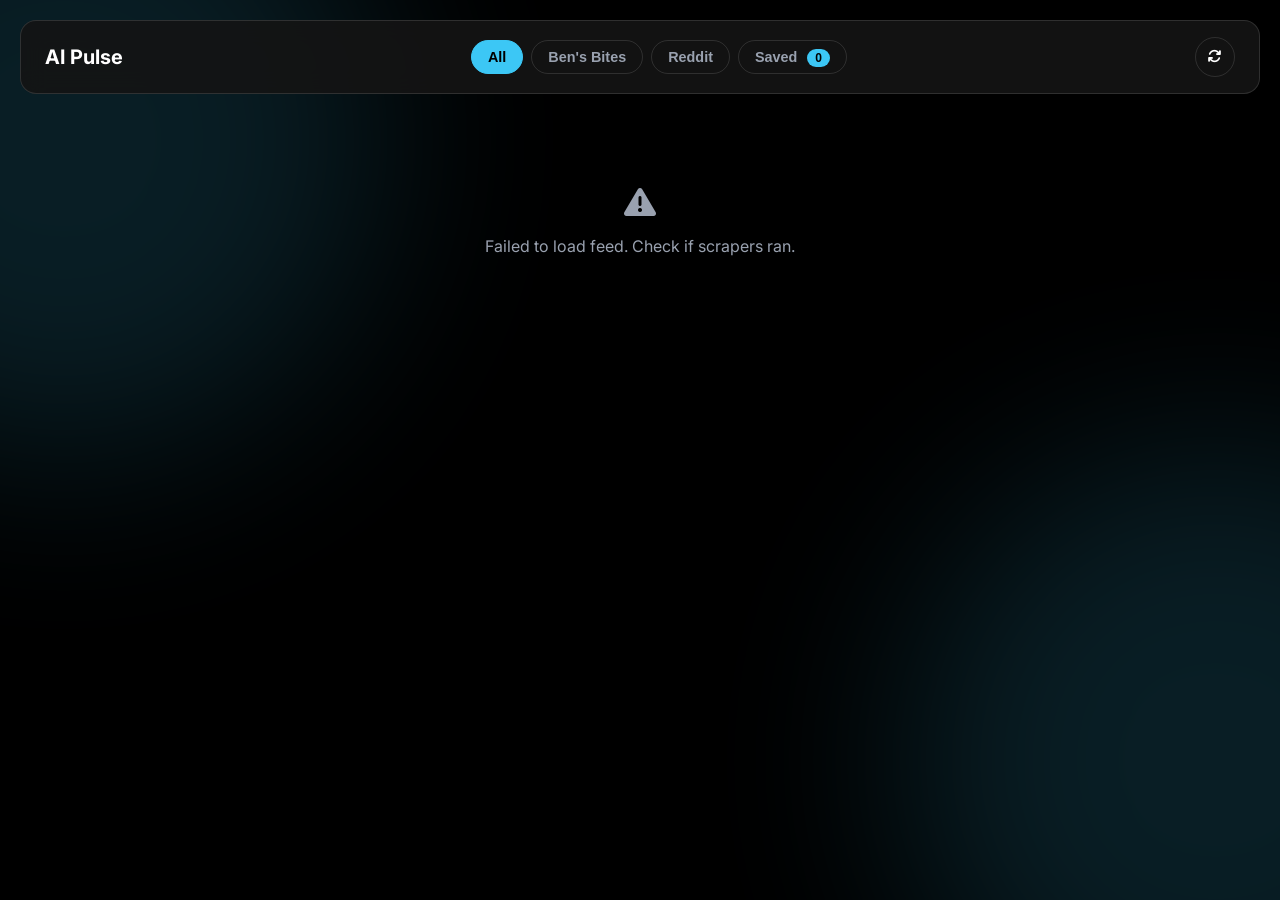
==== dashboard/index.html @ 25174fea "feat: AI Intelligence Dashboard with scrapers for Ben's Bites and Reddit" ====
<!DOCTYPE html>
<html lang="en">

<head>
    <meta charset="UTF-8">
    <meta name="viewport" content="width=device-width, initial-scale=1.0">
    <title>AI Pulse | Daily Intelligence</title>
    <link rel="stylesheet" href="style.css?v=4">
    <link href="https://fonts.googleapis.com/css2?family=Inter:wght@400;600;700&display=swap" rel="stylesheet">
    <link rel="stylesheet" href="https://cdnjs.cloudflare.com/ajax/libs/font-awesome/6.5.1/css/all.min.css">
</head>

<body>
    <div class="background-blob"></div>
    <div class="background-blob blob-2"></div>

    <div class="app-container">
        <header class="glass-header">
            <a href="#" class="logo">
                <img src="../brandingguideline/logo.png" alt="Logo" class="logo-img"
                    onerror="this.style.display='none'">
                <span class="logo-text">AI Pulse</span>
            </a>
            <nav>
                <button class="nav-btn active" data-filter="all">All</button>
                <button class="nav-btn" data-filter="BensBytes">Ben's Bites</button>
                <button class="nav-btn" data-filter="Reddit">Reddit</button>
                <button class="nav-btn" data-filter="saved">Saved <span id="saved-count">0</span></button>
            </nav>
            <div class="actions">
                <button id="refresh-btn" class="icon-btn" title="Refresh"><i class="fa-solid fa-sync"></i></button>
            </div>
        </header>

        <main id="content-area" class="grid-layout">
            <div class="loading-state">
                <div class="spinner"></div>
                <p>Loading...</p>
            </div>
        </main>
    </div>

    <div id="toast" class="toast">Saved!</div>
    <script src="app.js?v=3"></script>
</body>

</html>
---- dashboard/style.css ----
:root {
    --bg-color: #000000;
    --text-primary: #FFFFFF;
    --text-secondary: #99A1AF;
    --accent-color: #3CC7F5;
    /* Light blue matching logo */
    --glass-bg: rgba(20, 20, 20, 0.9);
    --glass-border: rgba(255, 255, 255, 0.12);
    --font-main: 'Inter', sans-serif;
}

* {
    box-sizing: border-box;
    margin: 0;
    padding: 0;
}

body {
    background: var(--bg-color);
    color: var(--text-primary);
    font-family: var(--font-main);
    min-height: 100vh;
    line-height: 1.5;
}

/* Container */
.app-container {
    max-width: 1400px;
    margin: 0 auto;
    padding: 20px;
}

/* Header */
.glass-header {
    background: var(--glass-bg);
    border: 1px solid var(--glass-border);
    border-radius: 16px;
    padding: 16px 24px;
    display: flex;
    flex-wrap: wrap;
    gap: 16px;
    align-items: center;
    justify-content: space-between;
    margin-bottom: 32px;
    position: sticky;
    top: 16px;
    z-index: 100;
    backdrop-filter: blur(12px);
}

.logo {
    display: flex;
    align-items: center;
    gap: 10px;
    text-decoration: none;
}

.logo-img {
    height: 36px;
}

.logo-text {
    font-size: 1.25rem;
    font-weight: 700;
    color: var(--text-primary);
}

nav {
    display: flex;
    gap: 8px;
    flex-wrap: wrap;
}

.nav-btn {
    background: transparent;
    border: 1px solid var(--glass-border);
    color: var(--text-secondary);
    padding: 8px 16px;
    border-radius: 20px;
    cursor: pointer;
    font-weight: 600;
    font-size: 0.9rem;
    transition: all 0.2s;
}

.nav-btn:hover,
.nav-btn.active {
    background: var(--accent-color);
    color: #000;
    border-color: var(--accent-color);
}

#saved-count {
    background: var(--accent-color);
    color: #000;
    padding: 2px 8px;
    border-radius: 10px;
    font-size: 0.75rem;
    margin-left: 6px;
}

.icon-btn {
    background: transparent;
    border: 1px solid var(--glass-border);
    color: var(--text-primary);
    width: 40px;
    height: 40px;
    border-radius: 50%;
    cursor: pointer;
    display: flex;
    align-items: center;
    justify-content: center;
    transition: all 0.3s;
}

.icon-btn:hover {
    background: var(--accent-color);
    color: #000;
    transform: rotate(180deg);
}

/* Grid */
.grid-layout {
    display: grid;
    grid-template-columns: repeat(auto-fill, minmax(320px, 1fr));
    gap: 24px;
}

/* CARD - SIMPLE AND BULLETPROOF */
.card {
    background: var(--glass-bg);
    border: 1px solid var(--glass-border);
    border-radius: 16px;
    overflow: hidden;
    display: grid;
    grid-template-rows: 180px 1fr auto;
    /* Image | Content | Actions */
}

.card:hover {
    border-color: var(--accent-color);
    transform: translateY(-4px);
    transition: all 0.3s ease;
}

/* Image area - ALWAYS 180px */
.card-image-container {
    width: 100%;
    height: 180px;
    background: linear-gradient(135deg, #1a1a1a, #252525);
    display: flex;
    align-items: center;
    justify-content: center;
    color: var(--accent-color);
    font-size: 3rem;
    overflow: hidden;
}

.card-image {
    width: 100%;
    height: 100%;
    object-fit: cover;
}

/* Content area */
.card-content {
    padding: 20px;
    display: flex;
    flex-direction: column;
    gap: 12px;
}

.card-meta {
    display: flex;
    justify-content: space-between;
    font-size: 0.8rem;
    color: var(--text-secondary);
}

.source-tag {
    background: rgba(191, 245, 73, 0.15);
    color: var(--accent-color);
    padding: 4px 10px;
    border-radius: 4px;
    font-weight: 700;
    font-size: 0.7rem;
    text-transform: uppercase;
}

.card-title {
    font-size: 1.1rem;
    font-weight: 700;
    color: var(--text-primary);
    text-decoration: none;
    display: -webkit-box;
    -webkit-line-clamp: 2;
    -webkit-box-orient: vertical;
    overflow: hidden;
    line-height: 1.4;
}

.card-title:hover {
    color: var(--accent-color);
}

.card-summary {
    font-size: 0.9rem;
    color: #aaa;
    display: -webkit-box;
    -webkit-line-clamp: 3;
    -webkit-box-orient: vertical;
    overflow: hidden;
}

/* Actions - ALWAYS VISIBLE AT BOTTOM */
.card-actions {
    display: flex;
    justify-content: space-between;
    align-items: center;
    padding: 16px 20px;
    border-top: 1px solid var(--glass-border);
    background: rgba(0, 0, 0, 0.3);
}

.read-link {
    color: var(--accent-color);
    text-decoration: none;
    font-weight: 700;
    font-size: 0.85rem;
    text-transform: uppercase;
    display: flex;
    align-items: center;
    gap: 6px;
}

.save-btn {
    width: 44px;
    height: 44px;
    border-radius: 50%;
    border: 2px solid var(--accent-color);
    background: transparent;
    color: var(--accent-color);
    font-size: 1.1rem;
    cursor: pointer;
    display: flex;
    align-items: center;
    justify-content: center;
    transition: all 0.2s;
}

.save-btn:hover,
.save-btn.saved {
    background: var(--accent-color);
    color: #000;
}

/* Toast */
.toast {
    position: fixed;
    bottom: 24px;
    right: 24px;
    background: var(--accent-color);
    color: #000;
    padding: 12px 24px;
    border-radius: 8px;
    font-weight: 700;
    opacity: 0;
    transform: translateY(20px);
    transition: all 0.3s;
    z-index: 1000;
}

.toast.show {
    opacity: 1;
    transform: translateY(0);
}

/* Loading */
.loading-state,
.empty-state {
    grid-column: 1 / -1;
    text-align: center;
    padding: 60px;
    color: var(--text-secondary);
}

.spinner {
    width: 40px;
    height: 40px;
    border: 3px solid rgba(255, 255, 255, 0.1);
    border-top-color: var(--accent-color);
    border-radius: 50%;
    margin: 0 auto 20px;
    animation: spin 1s linear infinite;
}

@keyframes spin {
    to {
        transform: rotate(360deg);
    }
}

/* Blobs */
.background-blob {
    position: fixed;
    width: 50vw;
    height: 50vw;
    border-radius: 50%;
    filter: blur(100px);
    z-index: -1;
    opacity: 0.15;
}

.background-blob {
    top: -20%;
    left: -20%;
    background: var(--accent-color);
}

.blob-2 {
    bottom: -20%;
    right: -20%;
    top: auto;
    left: auto;
}

/* Responsive */
@media (max-width: 768px) {
    .glass-header {
        flex-direction: column;
        align-items: stretch;
    }

    nav {
        justify-content: center;
    }

    .grid-layout {
        grid-template-columns: 1fr;
    }

    .card {
        grid-template-rows: 140px 1fr auto;
    }

    .card-image-container {
        height: 140px;
    }
}
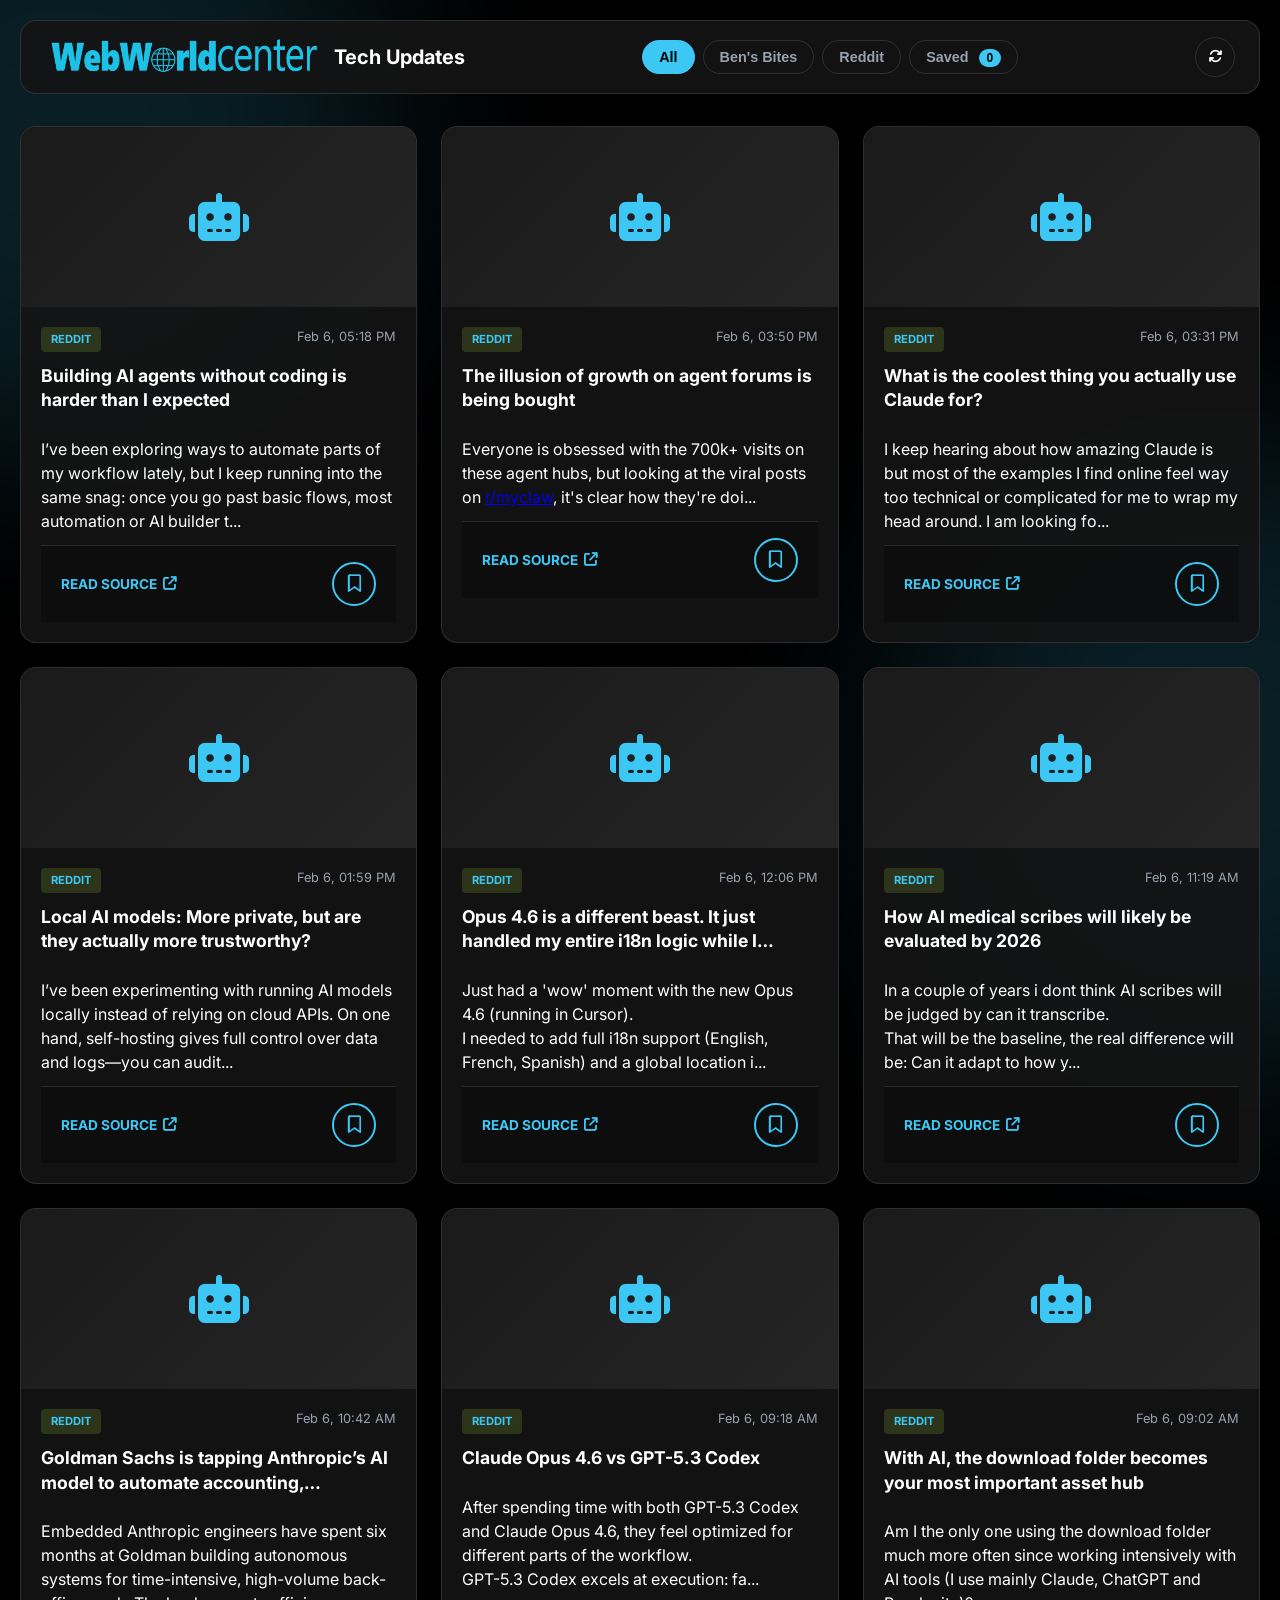
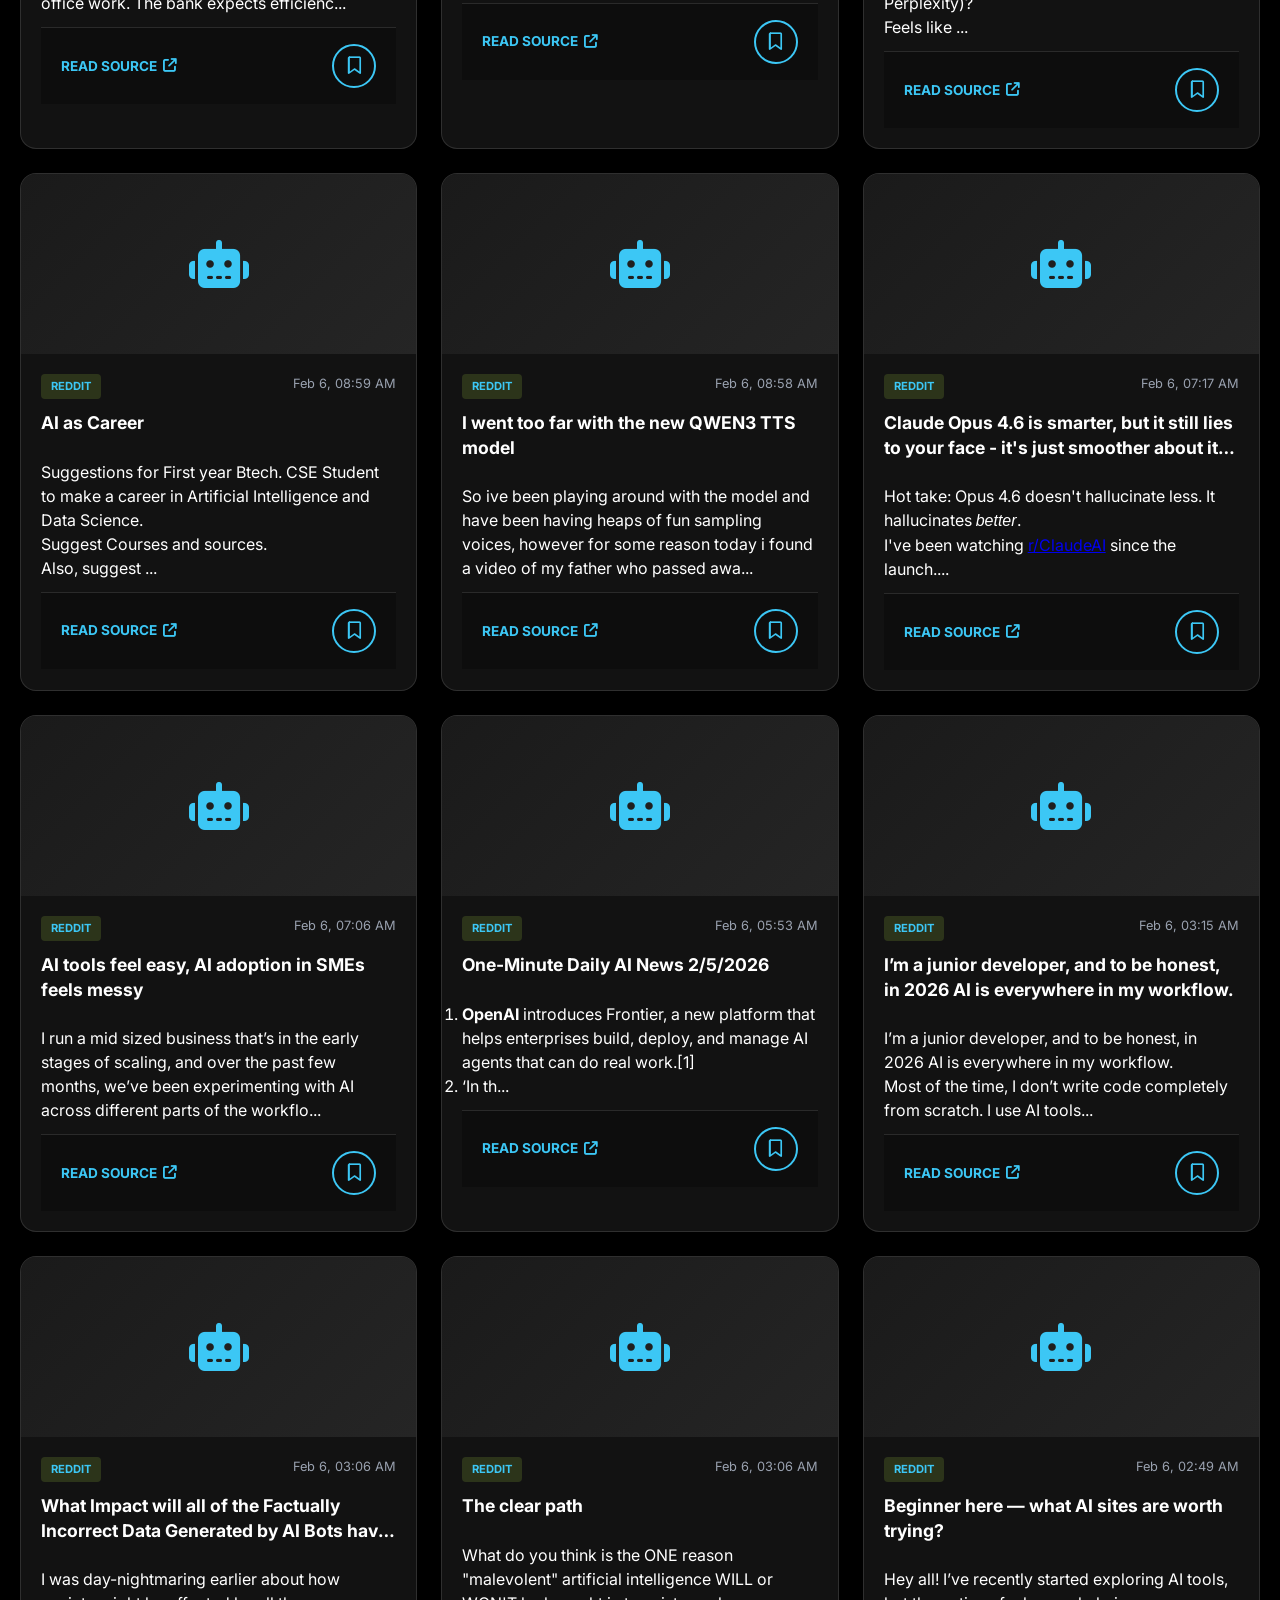
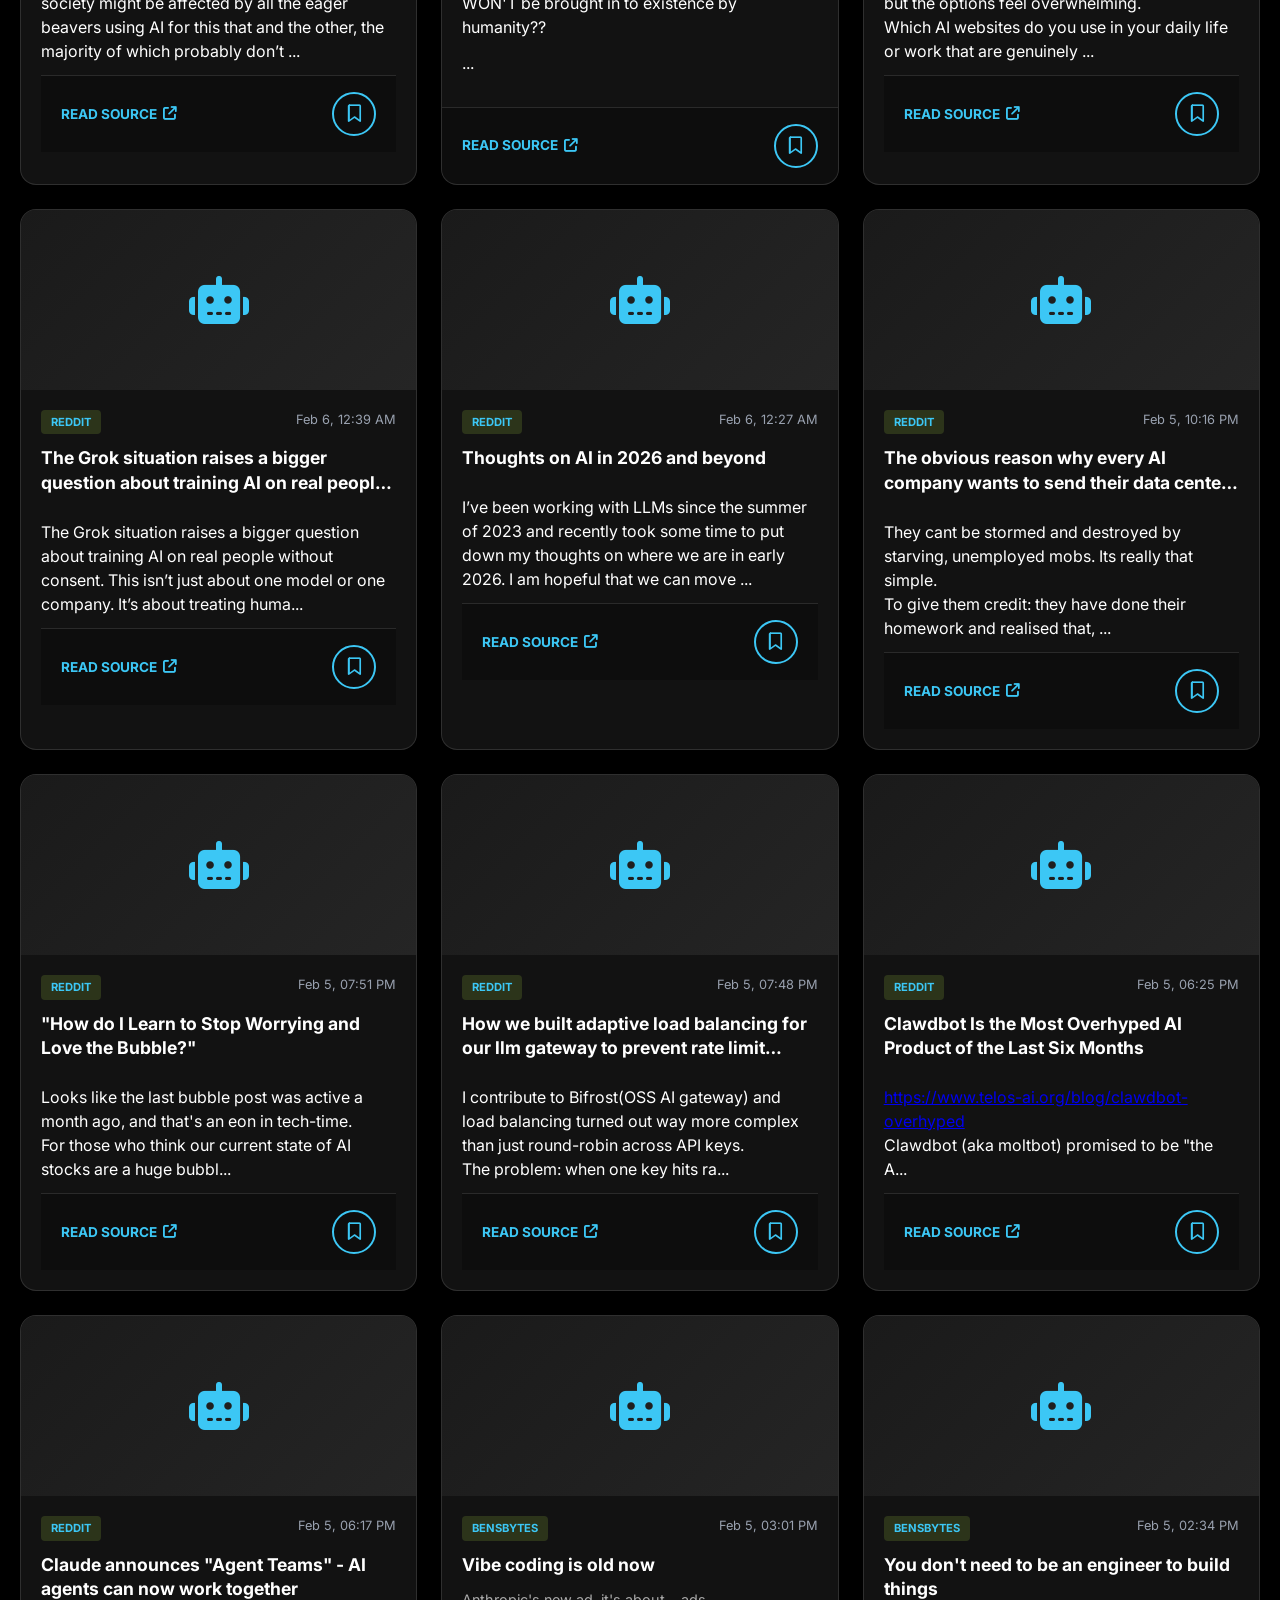
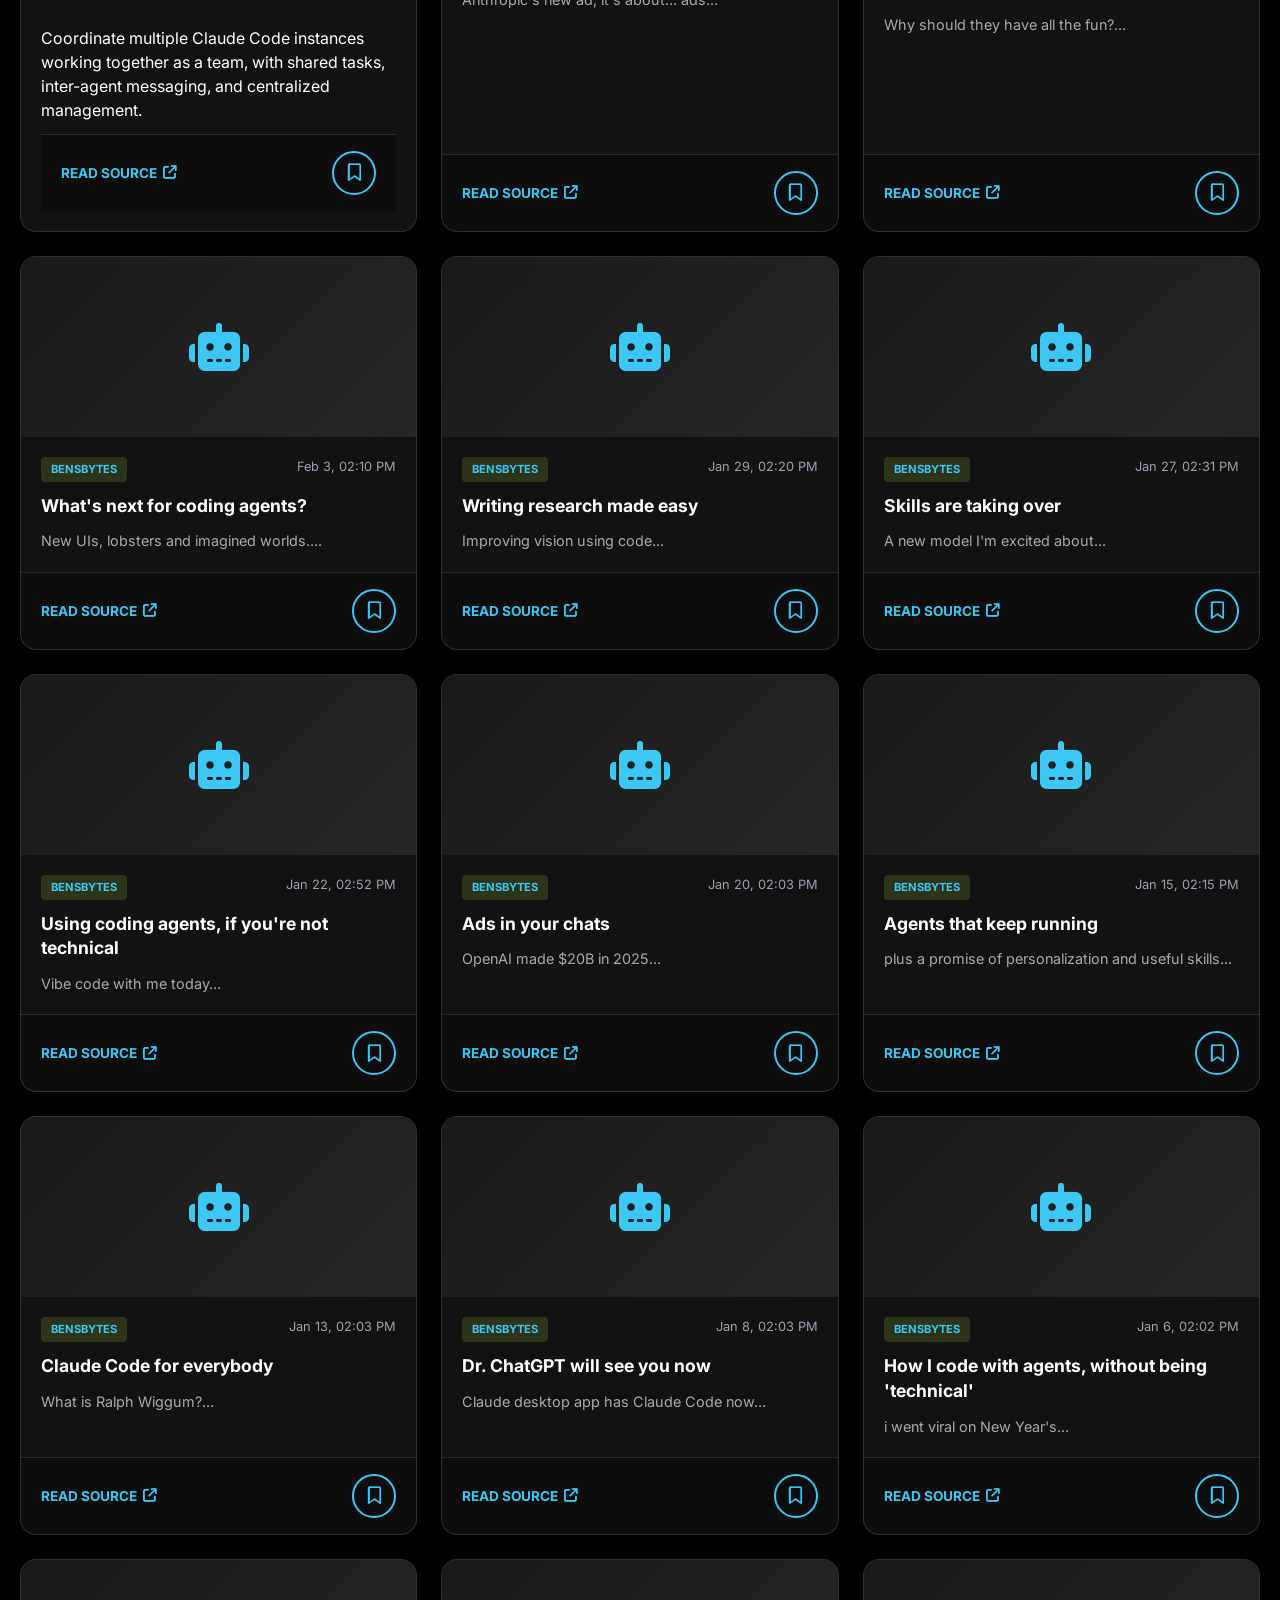
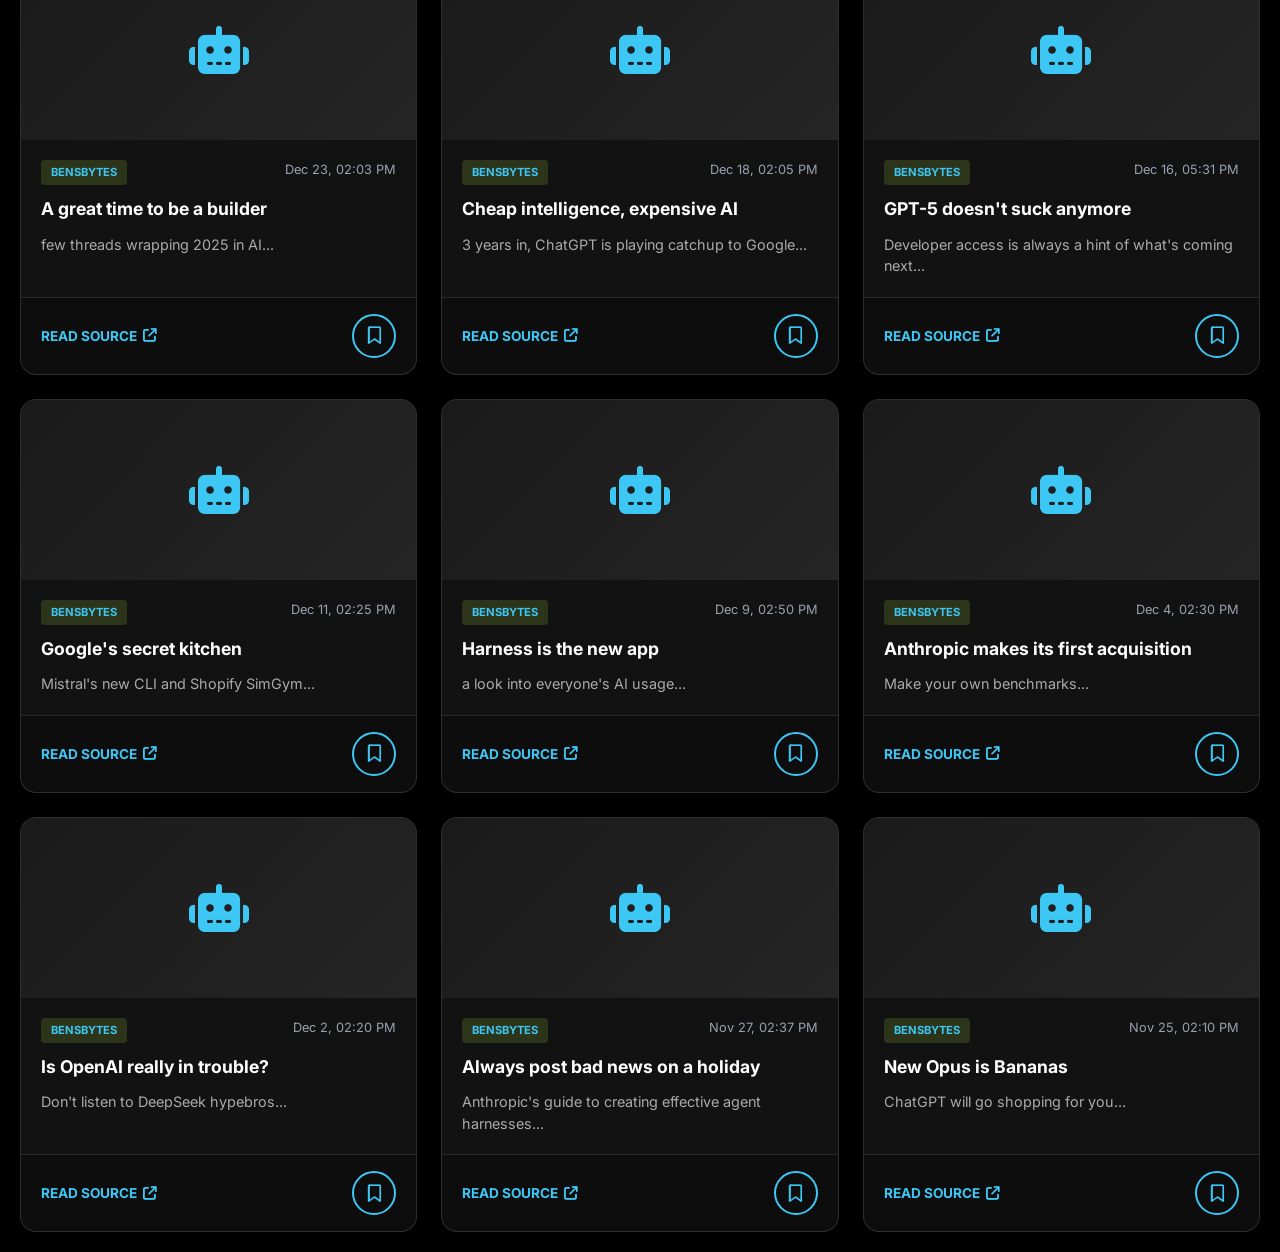
==== commit 7e492197: "chore: Rename AI Pulse to Tech Updates" ====
--- a/dashboard/index.html
+++ b/dashboard/index.html
@@ -4,7 +4,7 @@
 <head>
     <meta charset="UTF-8">
     <meta name="viewport" content="width=device-width, initial-scale=1.0">
-    <title>AI Pulse | Daily Intelligence</title>
+    <title>Tech Updates | Daily Intelligence</title>
     <link rel="stylesheet" href="style.css?v=4">
     <link href="https://fonts.googleapis.com/css2?family=Inter:wght@400;600;700&display=swap" rel="stylesheet">
     <link rel="stylesheet" href="https://cdnjs.cloudflare.com/ajax/libs/font-awesome/6.5.1/css/all.min.css">
@@ -19,7 +19,7 @@
             <a href="#" class="logo">
                 <img src="../brandingguideline/logo.png" alt="Logo" class="logo-img"
                     onerror="this.style.display='none'">
-                <span class="logo-text">AI Pulse</span>
+                <span class="logo-text">Tech Updates</span>
             </a>
             <nav>
                 <button class="nav-btn active" data-filter="all">All</button>
